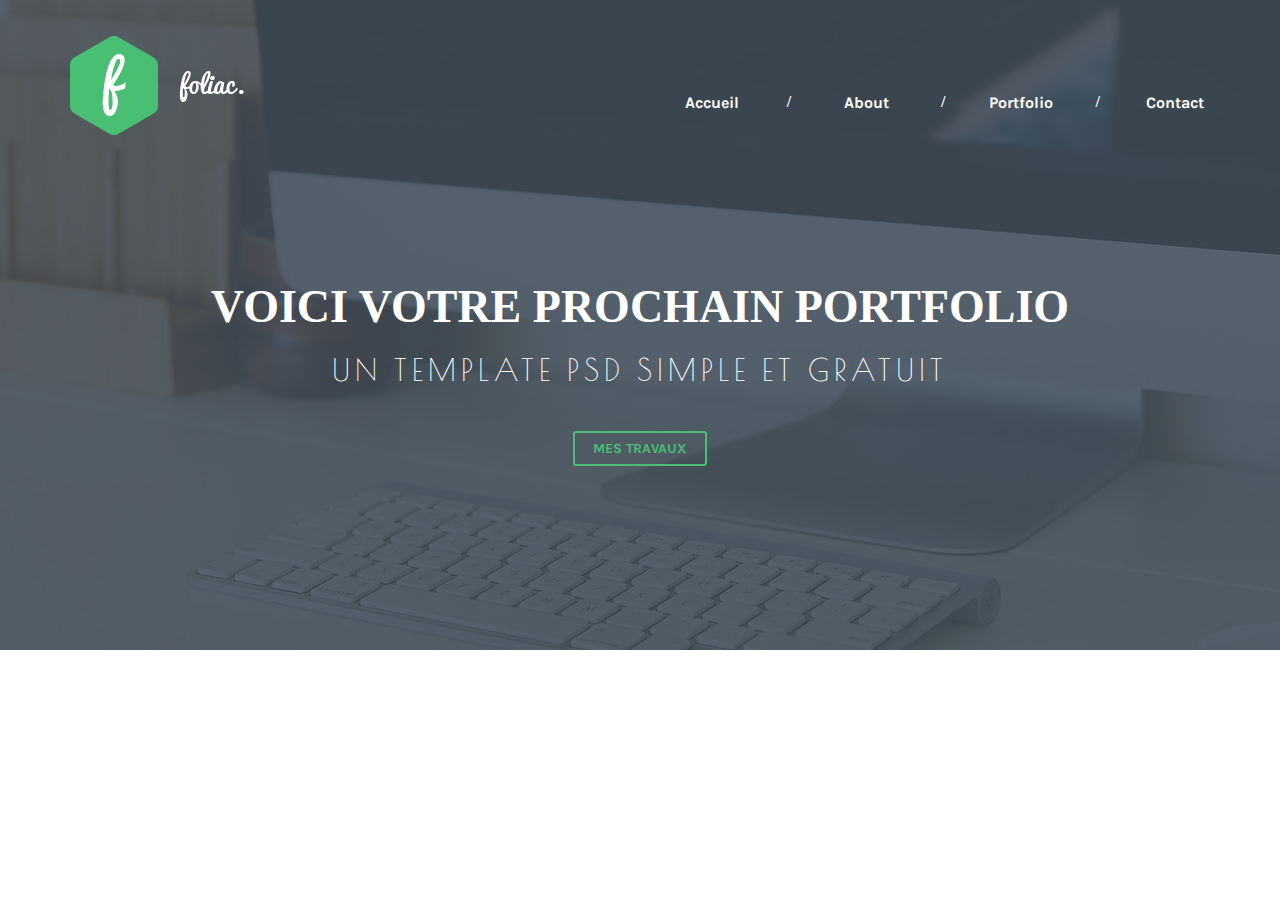
==== index.html @ 7c600536 "Add files via upload" ====
<!DOCTYPE html>
<html>
<head>
    <meta charset="UTF-8">
    <title>foliac</title>
    <link href="https://fonts.googleapis.com/css?family=Karla|Poiret+One" rel="stylesheet">
    <link href="styles.css" rel="stylesheet" type="text/css">
</head>
<body class="style-body">
    <div class="header">
        <div class="content">
            <a class="foliaclogo" href="index.html"><img src="images/icon/foliaclogo.png" alt="foliaclogo"></a>
            <nav class="style-nav">
                <ul>
                    <li class="list-none"><a class="Accueil" href="Accueil.html">Accueil</a></li>
                    <li class="symbol-nav">/</li>
                    <li class="list-none"><a class="About" href="About.html">About</a></li>
                    <li class="symbol-nav">/</li>
                    <li class="list-none"><a class="Portfolio" href="Portfolio.html">Portfolio</a></li>
                    <li class="symbol-nav">/</li>
                    <li class="list-none"><a class="Contact" href="Contact.html">Contact</a></li>
                </ul>
            </nav>
            <h1 class="voici_votre">voici votre prochain portfolio</h1>
            <div class="un_template">un template psd simple et gratuit</div>
            <a class="button-header" href="#main">
                <button class="Rectangle_arrondi">mes travaux</button>
            </a>
        </div>
    </div>    
    <!--
<div id="main">
    <div class="Rectangle_arrondi_b1"></div>
    <a class="Tous_les_projets" href="Tous_les_projets.html">Tous les projets</a>
    <div class="Rectangle_arrondi_b2"></div>
    <a class="Webdesign" href="Webdesign.html">Webdesign</a>
    <div class="Rectangle_arrondi_b3"></div>
    <a class="UI_UX_design" href="UI_UX_design.html">UI/UX design</a>
    <div class="Rectangle_arrondi_b4"></div>
    <a class="Illustration" href="Illustration.html">Illustration</a>
    <div class="Rectangle_arrondi_b5"></div>
    <a class="Motion_design" href="Motion_design.html">Motion design</a>
    <div class="Item1"><img src="images/Item1.png" alt="multiple items"></div>
    <div class="Item2"><img src="images/Item2.png" alt="office supplies"></div>
    <div class="Item3"><a href="Forest_app_application_mobile.html"><img src="images/Item3.png" alt="mobile phone"></a></div>
    <div class="Item4"><img class="depth" src="images/Item4.png" alt="prototype"></div>
</div>
<div class="About_M_D">
    <div class="Michel_Dupont">Michel Dupont</div>
    <div class="Webdesigner">Webdesigner, illustrateur, auteur</div>
    <div class="Lorem_ipsum">Lorem ipsum dolor sit amet, consectetur adipisicing elit, sed do eiusmod tempor incididunt ut labore et dolore magna aliqua. Ut enim ad minim veniam, quis nostrud exercitation ullamco laboris nisi ut aliquip ex ea commodo consequat. Duis aute irure dolor in reprehenderit in voluptate velit esse cillum dolore eu fugiat nulla pariatur.</div>
    <a href="#Contact_footer">
        <button class="ghost_btn">me contacter</button>
    </a>
    <div class="men_computer"></div>
</div>
<div id="Contact_footer">
    <h2>me contacter</h2>
    <div class="contact_form">
        <form method="post" id="Cnt" name="Cnt" action="http://178.124.206.48/fe/form.php">
            <table>
                <tr>
                    <td>
                        <label for="nom">
                            <img src="images/icon/icon-email.png"/>
                        </label>
                    </td>
                    <td>
                        <input type="text" name="nom" id="nom" placeholder="Votre nom" tabindex="1" class="contact_form_nom" autocomplete="off" required="">
                    </td>
                    <td width="20px">&nbsp;</td>
                    <td>
                        <label for="email">
                            <img src="images/icon/icon-user.png"/>
                        </label>
                    </td>
                    <td>
                        <input type="email" name="email" id="email" placeholder="Votre email" tabindex="2" class="contact_form_mail" autocomplete="off" required="">
                    </td>
                </tr>
                <tr>
                    <td height="20px" colspan="5">&nbsp;</td>
                </tr>
                <tr>
                    <td>
                        <label for="message">
                            <img src="images/icon/icon-message.png"/>
                        </label>
                    </td>
                    <td colspan="4">
                        <textarea name="message" id="message" placeholder="Votre message" tabindex="3" class="contact_form_message" autocomplete="off" required=""></textarea>
                    </td>
                </tr>
                <tr>
                    <td height="20px" colspan="5">&nbsp;</td>
                </tr>
                <tr>
                    <td colspan="5">
                        <input type="submit" name="envoyer" value="envoyer" tabindex="4" class="contact_form_submit">
                    </td>
                </tr>
            </table>
        </form>
    </div>
</div>
<div class="Footer">
    <div class="background_footer"></div>
    <a class="mendeleev" href="mendeleev.html">Periodique d'un systeme d'elements chimiques</a>
    <a class="Copyright_beneggen" href="http://www.beneggen.fr">Copyright © 2015 by beneggen - www.beneggen.fr</a>
    <a class="twitter" href="https://www.twitter.com"></a>
    <a class="linkedin" href="https://www.linkedin.com"></a>
    <a class="dribbble" href="https://www.dribbble.com"></a>
    <a class="behance" href="https://www.behance.net"></a>
</div>
</body>
</html>
---- styles.css ----
.style-body {
    padding: 0;
    margin: 0;
}
.content {
    width: 1140px;
    margin: 0 auto;
}
/*header--------------------------------------------------------------------------------------------------------------*/
.header {
    background: url(images/background/computer.png) no-repeat center top;
    height: 650px;
}
.foliaclogo {
    margin-top: 36px;
    float: left;
}
.style-nav {
    float: right;
    margin-top: 77px;
}
.list-none {
    list-style-image: none;
    float: left;
    display: block;
    text-align: center;
    width: 70px;
}
.symbol-nav {
    list-style-image: none;
    float: left;
    display: block;
    margin-left: 40px;
    margin-right: 40px;
    color: rgb(255, 255, 255);
    font-weight: bold;
}
 a.Accueil, a.Portfolio, a.About, a.Contact  {
    font-size: 16px;
    font-family: 'Karla', sans-serif;
    color: rgb(255, 255, 255);
    font-weight: bold;
    line-height: 1.2;
    text-align: center;
    text-decoration: none;
}
.voici_votre {
    font-size: 46px;
    font-family: "Arial Black", cursive;
    text-transform: uppercase;
    color: rgb(255, 255, 255);
    line-height: 1.2;
    text-align: center;
    margin-top: 140px;
    margin-bottom: 15px;
    width: 100%;
    float: left;
}
.un_template {
    font-size: 30px;
    font-family: 'Poiret One', cursive;
    letter-spacing: 5px;
    text-transform: uppercase;
    color: rgb(255, 255, 255);
    line-height: 1.4;
    text-align: center;
    width: 100%;
    float: left;
}
.button-header {
    margin-top: 40px;
    float: left;
    width: 100%;
    text-align: center;
}
.Rectangle_arrondi {
    background-color: transparent;
    border: 2px solid rgb(72, 191, 114);
    border-radius: 3px;
    font-size: 14px;
    font-family: 'Karla', sans-serif;
    color: rgb(72, 191, 114);
    font-weight: bold;
    text-transform: uppercase;
    text-decoration: none;
    line-height: 2.2;
    text-align: center;
    width: 134px;
    height: 35px;
    cursor: pointer;
}
/*main----------------------------------------------------------------------------------------------------------------*/
#main {
    position: absolute;
    left: 0;
    top: 651px;
    width: 1920px;
    height: 1050px;
    z-index: 0;
}
/* Buttons -----------------------------------------------------------------------------------------------------------*/
div#main a.Webdesign, div#main a.UI_UX_design, div#main a.Illustration, div#main a.Motion_design {
    font-size: 16px;
    font-family: "LATHA";
    color: rgb(60, 73, 85);
    font-weight: bold;
    line-height: 1.2;
    text-align: left;
    text-decoration: none;
}
.Rectangle_arrondi_b2, .Rectangle_arrondi_b3, .Rectangle_arrondi_b4, .Rectangle_arrondi_b5 {
    border-radius: 2px;
    background-color: rgb(234, 234, 234);
    top: 50px;
    height: 32px;
}
.Tous_les_projets {
    font-size: 16px;
    font-family: "LATHA";
    color: rgb(255, 255, 255);
    font-weight: bold;
    line-height: 1.2;
    text-align: left;
    text-decoration: none;
    position: absolute;
    left: 637px;
    top: 57px;
    z-index: 143;
}
.Rectangle_arrondi_b1 {
    border-radius: 2px;
    background-color: rgb(72, 191, 114);
    position: absolute;
    left: 628px;
    top: 50px;
    width: 137px;
    height: 32px;
    z-index: 142;
}
.Webdesign {
    position: absolute;
    left: 792px;
    top: 57px;
    z-index: 101;
}
.Rectangle_arrondi_b2 {
    position: absolute;
    left: 774px;
    width: 111px;
    z-index: 100;
}
.UI_UX_design {
    position: absolute;
    left: 913px;
    top: 57px;
    z-index: 105;
}
.Rectangle_arrondi_b3 {
    position: absolute;
    left: 899px;
    width: 125px;
    z-index: 104;
}
.Illustration {
    position: absolute;
    left: 1058px;
    top: 57px;
    z-index: 109;
}
.Rectangle_arrondi_b4 {
    position: absolute;
    left: 1040px;
    width: 109px;
    z-index: 108;
}
.Motion_design {
    position: absolute;
    left: 1176px;
    top: 57px;
    z-index: 113;
}
.Rectangle_arrondi_b5 {
    position: absolute;
    left: 1161px;
    width: 132px;
    z-index: 112;
}
/* Items -------------------------------------------------------------------------------------------------------------*/
.Item1 {
    position: absolute;
    left: 390px;
    top: 133px;
    width: 450px;
    height: 302px;
    z-index: 77;
}
.Item2 {
    border-radius: 10px;
    background-color: #c9dce3;
    position: absolute;
    left: 880px;
    top: 133px;
    width: 650px;
    height: 438px;
    z-index: 81;
}
.Item3  {
    position: absolute;
    left: 390px;
    top: 475px;
    width: 450px;
    height: 486px;
    z-index: 88;
}
.Item4 {
    border-radius: 10px;
    background-color: #383644;
    position: absolute;
    left: 880px;
    top: 611px;
    width: 650px;
    height: 350px;
    z-index: 92;
}
.depth {
    position: absolute;
    left: 91px;
    top: 20px;
    width: 468px;
    height: 350px;
    z-index: 93;
}
/*  About ------------------------------------------------------------------------------------------------------------*/
.About_M_D {
    position: absolute;
    left: 0;
    top: 1701px;
    width: 1920px;
    height: 500px;
    z-index: 0;
}
.men_computer {
    background-image: url(images/background/men-computer.png);
    position: absolute;
    left: 0;
    top: 0;
    width: 1920px;
    height: 500px;
    z-index: 63;
}
.Michel_Dupont {
    font-size: 30px;
    font-family: "LATHA";
    color: rgb(255, 255, 255);
    font-weight: bold;
    line-height: 1;
    position: absolute;
    left: 979px;
    top: 114px;
    z-index: 70;
}
.Webdesigner {
    font-size: 22px;
    font-family: "LATHA";
    color: rgb(255, 255, 255);
    font-weight: lighter;
    line-height: 1;
    font-stretch: condensed;
    position: absolute;
    left: 979px;
    top: 149px;
    z-index: 71;
}
.Lorem_ipsum {
    font-size: 16px;
    font-family: "LATHA";
    color: rgb(255, 255, 255);
    line-height: 1.6;
    position: absolute;
    left: 979px;
    top: 204px;
    width: 430px;
    height: 139px;
    z-index: 70;
}
.ghost_btn {
    font-size: 14px;
    font-family: "LATHA";
    color: rgb(60, 73, 85);
    font-weight: bold;
    text-transform: uppercase;
    text-decoration: none;
    text-align: center;
    line-height: 2.2;
    background-color: transparent;
    border: 2px solid rgb(60,73,85);
    border-radius: 3px;
    position: absolute;
    left: 979px;
    top: 370px;
    width: 148px;
    height: 35px;
    z-index: 67;
}
/* Contact -----------------------------------------------------------------------------------------------------------*/
#Contact_footer {
    position: absolute;
    left: 0;
    top: 2202px;
    width: 1920px;
    height: 568px;
    z-index: 22;
}
h2 {
    font-size: 26px;
    font-family: "Arial Black";
    text-transform: uppercase;
    color: rgb(72, 191, 114);
    line-height: 0.962;
    position: absolute;
    left: 835px;
    top: 35px;
    z-index: 23;
}
.contact_form {
    position: absolute;
    top: 134px;
    left: 610px;
}
.contact_form_nom, .contact_form_mail, .contact_form_message {
    border: 1px solid rgb(60, 73, 85);
    border-radius: 3px;
    background-color: rgb(241, 241, 241);
    font-size: 16px;
    font-family: "LATHA";
    color: rgb(166, 165, 165);
    font-weight: bold;
    text-indent: 1em;
}
.contact_form_nom {
    margin-top: -5px;
    line-height: 1.6;
    height:48px;
    width:270px;
}
.contact_form_mail {
    margin-top: -5px;
    line-height: 1.6;
    height:48px;
    width:270px;
}
.contact_form_message {
    line-height: 2.6;
    height: 222px;
    width: 623px;
}
.contact_form_submit {
    height:50px;
    width:690px;
    background: #33cc66;
    border-radius: 3px;
    font-size: 16px;
    font-family: sans-serif;
    font-weight: bold;
    letter-spacing: 3px;
    color: rgb(255, 255, 255);
    text-transform: uppercase;
}
/*  Footer  ----------------------------------------------------------------------------------------------------------*/
.Footer {
    position: absolute;
    left: 0;
    top: 2767px;
    width: 1920px;
    height: 201px;
    z-index: 23;
}
.background_footer {
    background-color: rgb(60, 73, 85);
    position: absolute;
    left: 0;
    top: 0;
    width: 1920px;
    height: 201px;
    z-index: 3;
}
.Copyright_beneggen {
    font-size: 16px;
    font-family: "LATHA";
    color: rgb(255, 255, 255);
    line-height: 1.6;
    text-decoration: none;
    position: absolute;
    left: 391px;
    top: 113px;
    z-index: 7;
}
.mendeleev {
    font-size: 22px;
    font-family: "LATHA";
    color: rgb(255, 255, 255);
    line-height: 1.5;
    text-decoration: none;
    position: absolute;
    left: 391px;
    top: 73px;
    z-index: 23;
}
.twitter {
    background: url(images/icon/social.png) 0 55px;
    height: 55px;
    width: 50px;
    position: absolute;
    left: 1227px;
    top: 80px;
    z-index: 7;
}
.linkedin {
    background: url(images/icon/social.png) -90px 55px;
    height: 55px;
    width: 50px;
    position: absolute;
    left: 1316px;
    top: 80px;
    z-index: 7;
}
.dribbble {
    background: url(images/icon/social.png) -177px 55px;
    height: 55px;
    width: 52px;
    position: absolute;
    left: 1404px;
    top: 80px;
    z-index: 7;
}
.behance {
    background: url(images/icon/social.png) -266px 55px;
    height: 55px;
    width: 50px;
    position: absolute;
    left: 1495px;
    top: 80px;
    z-index: 7;
}
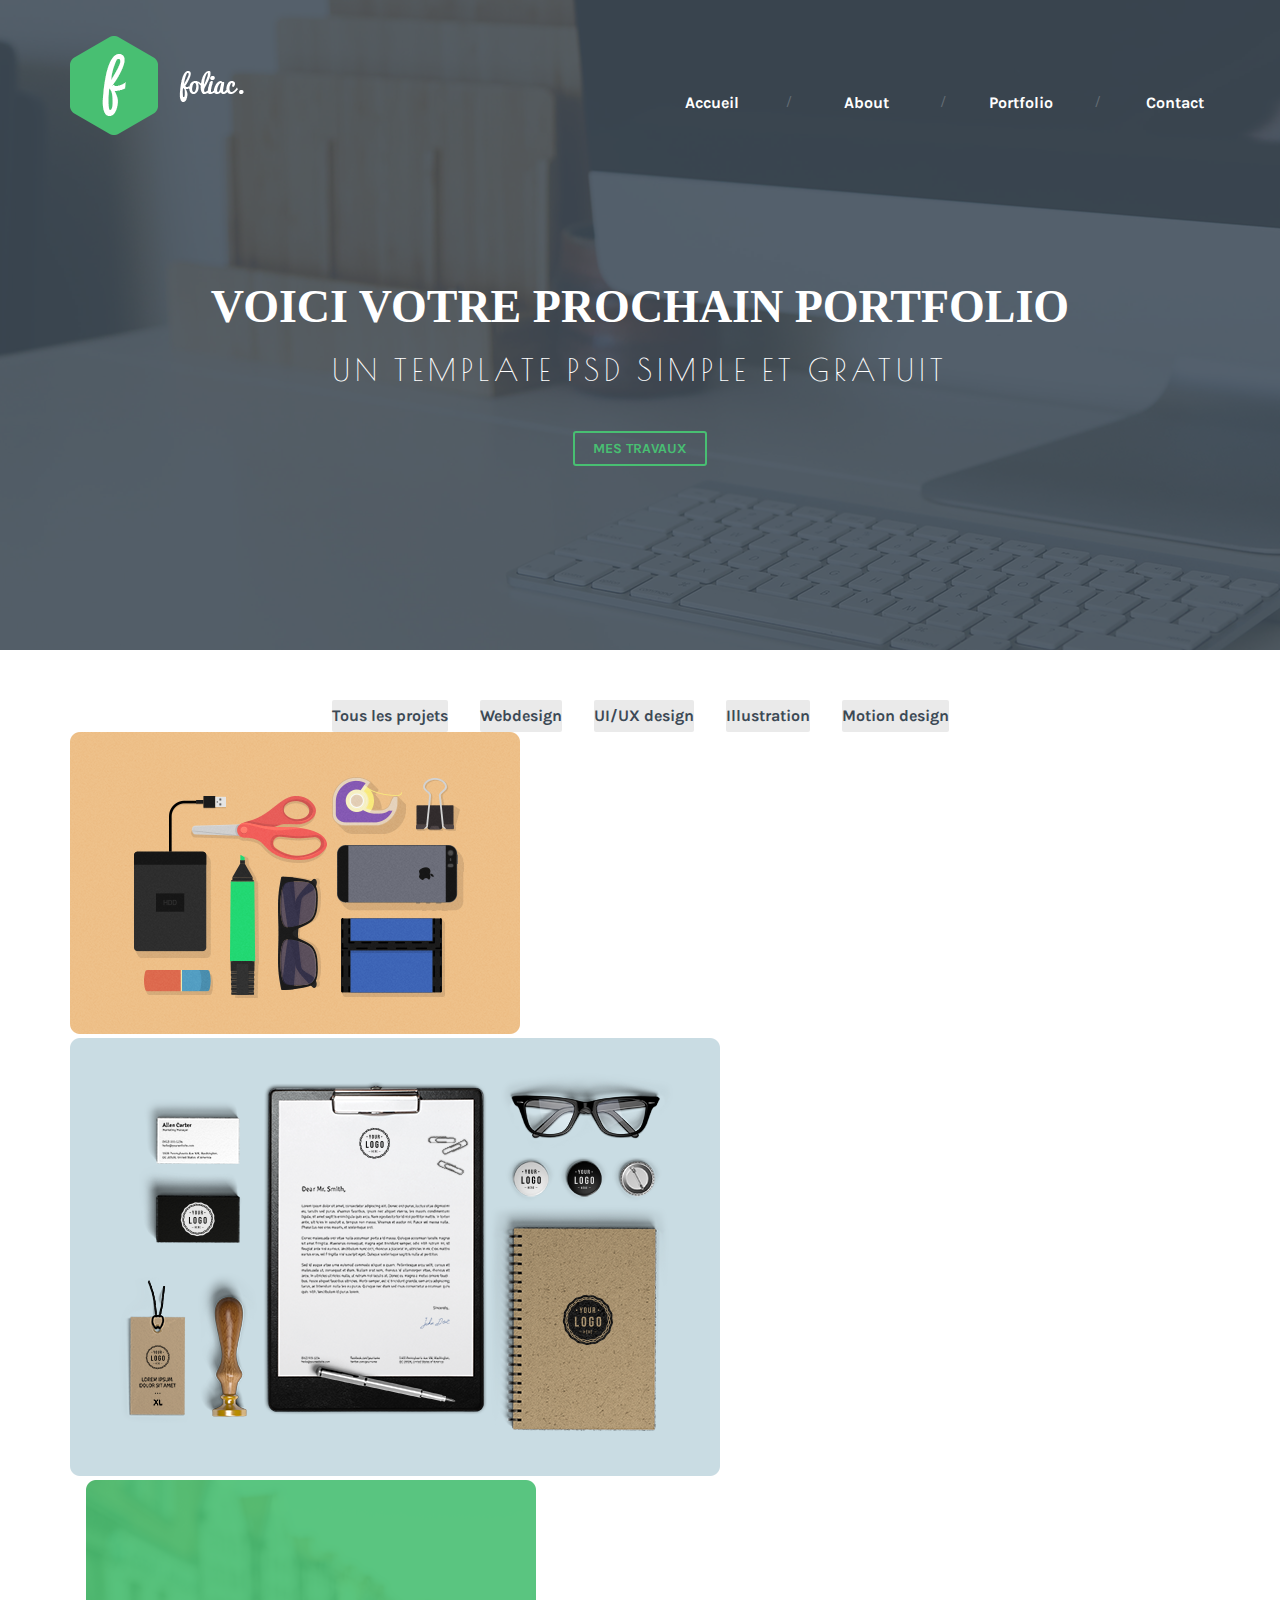
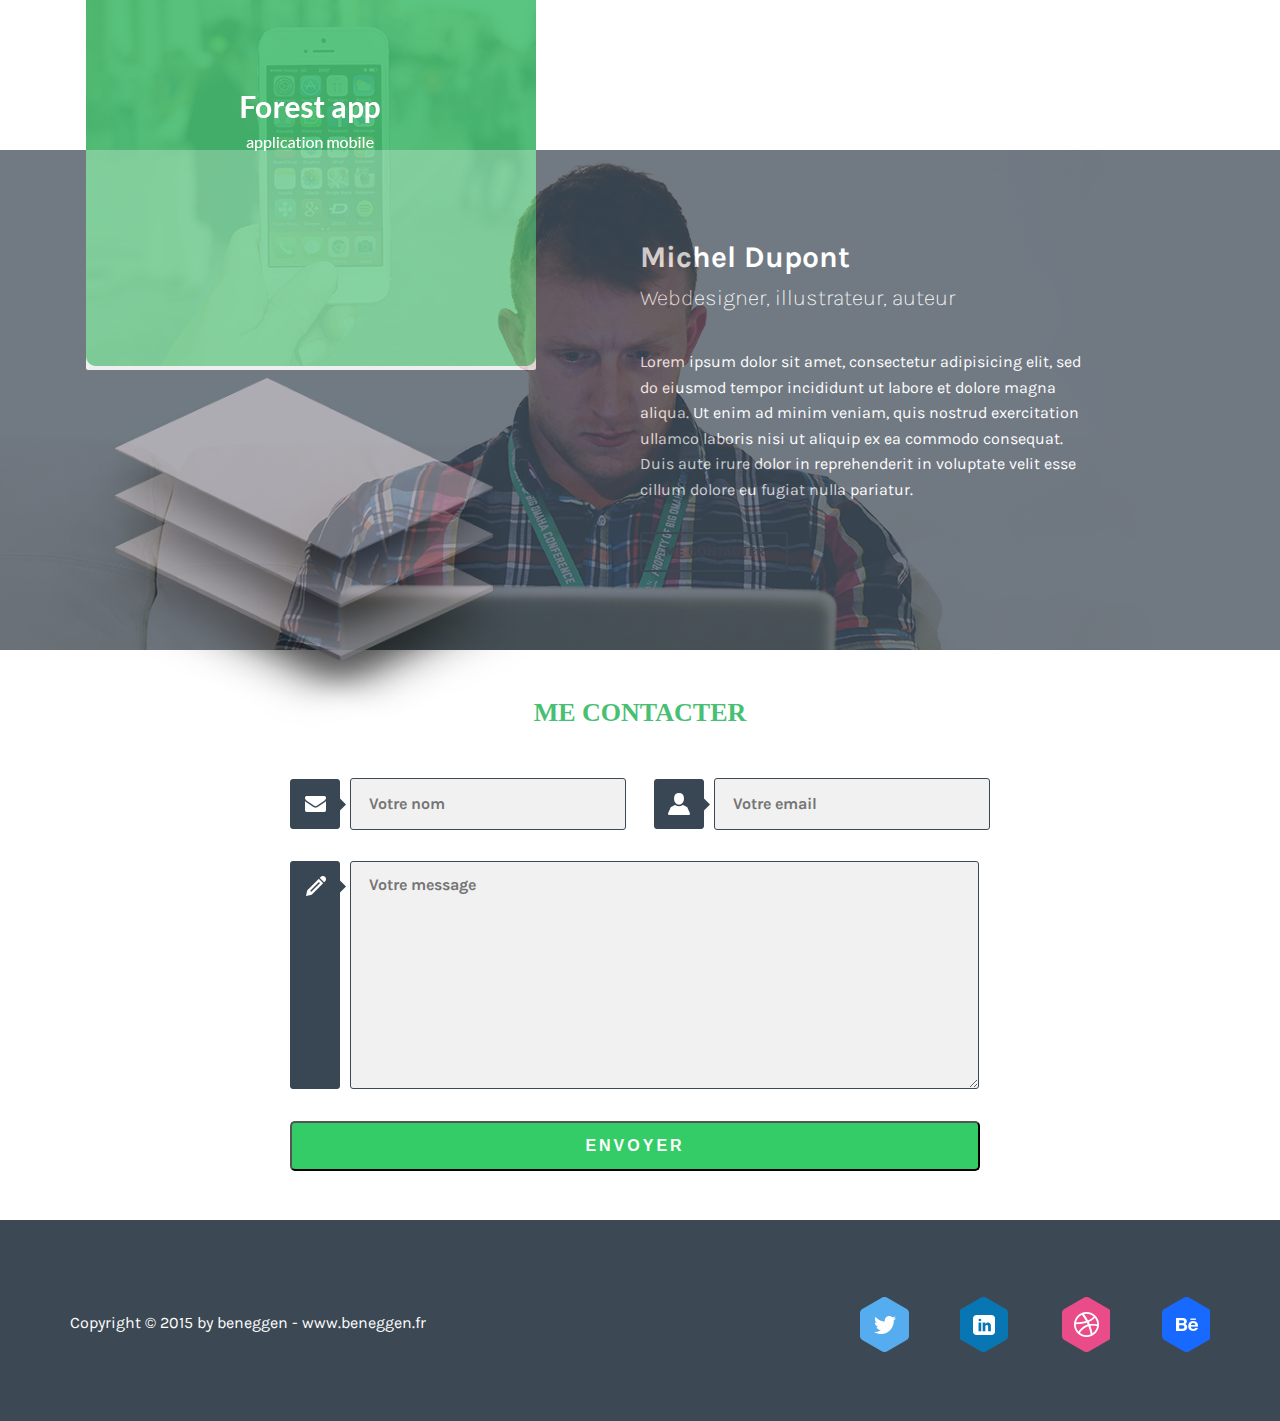
==== commit 7fcbb4ab: "Не доделанно" ====
--- a/index.html
+++ b/index.html
@@ -2,12 +2,18 @@
 <html>
 <head>
     <meta charset="UTF-8">
+    <meta name="theme-color" content="#4285f4">
     <title>foliac</title>
     <link href="https://fonts.googleapis.com/css?family=Karla|Poiret+One" rel="stylesheet">
-    <link href="styles.css" rel="stylesheet" type="text/css">
+    <link href="css/styles.css" rel="stylesheet" type="text/css">
 </head>
 <body class="style-body">
+    <audio autoplay>
+        <source src="sounds/battle city.ogg" type='audio/ogg; codecs=vorbis'>
+        <source src="sounds/battle city.mp3" type="audio/mpeg">
+    </audio>
     <div class="header">
+        <img class="background_transparent" src="images/background/computer.png" alt="background">
         <div class="content">
             <a class="foliaclogo" href="index.html"><img src="images/icon/foliaclogo.png" alt="foliaclogo"></a>
             <nav class="style-nav">
@@ -23,94 +29,104 @@
             </nav>
             <h1 class="voici_votre">voici votre prochain portfolio</h1>
             <div class="un_template">un template psd simple et gratuit</div>
-            <a class="button-header" href="#main">
+            <a class="button-header" href="#my_work">
                 <button class="Rectangle_arrondi">mes travaux</button>
             </a>
         </div>
-    </div>    
-    <!--
-<div id="main">
-    <div class="Rectangle_arrondi_b1"></div>
-    <a class="Tous_les_projets" href="Tous_les_projets.html">Tous les projets</a>
-    <div class="Rectangle_arrondi_b2"></div>
-    <a class="Webdesign" href="Webdesign.html">Webdesign</a>
-    <div class="Rectangle_arrondi_b3"></div>
-    <a class="UI_UX_design" href="UI_UX_design.html">UI/UX design</a>
-    <div class="Rectangle_arrondi_b4"></div>
-    <a class="Illustration" href="Illustration.html">Illustration</a>
-    <div class="Rectangle_arrondi_b5"></div>
-    <a class="Motion_design" href="Motion_design.html">Motion design</a>
-    <div class="Item1"><img src="images/Item1.png" alt="multiple items"></div>
-    <div class="Item2"><img src="images/Item2.png" alt="office supplies"></div>
-    <div class="Item3"><a href="Forest_app_application_mobile.html"><img src="images/Item3.png" alt="mobile phone"></a></div>
-    <div class="Item4"><img class="depth" src="images/Item4.png" alt="prototype"></div>
-</div>
-<div class="About_M_D">
-    <div class="Michel_Dupont">Michel Dupont</div>
-    <div class="Webdesigner">Webdesigner, illustrateur, auteur</div>
-    <div class="Lorem_ipsum">Lorem ipsum dolor sit amet, consectetur adipisicing elit, sed do eiusmod tempor incididunt ut labore et dolore magna aliqua. Ut enim ad minim veniam, quis nostrud exercitation ullamco laboris nisi ut aliquip ex ea commodo consequat. Duis aute irure dolor in reprehenderit in voluptate velit esse cillum dolore eu fugiat nulla pariatur.</div>
-    <a href="#Contact_footer">
-        <button class="ghost_btn">me contacter</button>
-    </a>
-    <div class="men_computer"></div>
-</div>
-<div id="Contact_footer">
-    <h2>me contacter</h2>
-    <div class="contact_form">
-        <form method="post" id="Cnt" name="Cnt" action="http://178.124.206.48/fe/form.php">
-            <table>
-                <tr>
-                    <td>
-                        <label for="nom">
-                            <img src="images/icon/icon-email.png"/>
-                        </label>
-                    </td>
-                    <td>
-                        <input type="text" name="nom" id="nom" placeholder="Votre nom" tabindex="1" class="contact_form_nom" autocomplete="off" required="">
-                    </td>
-                    <td width="20px">&nbsp;</td>
-                    <td>
-                        <label for="email">
-                            <img src="images/icon/icon-user.png"/>
-                        </label>
-                    </td>
-                    <td>
-                        <input type="email" name="email" id="email" placeholder="Votre email" tabindex="2" class="contact_form_mail" autocomplete="off" required="">
-                    </td>
-                </tr>
-                <tr>
-                    <td height="20px" colspan="5">&nbsp;</td>
-                </tr>
-                <tr>
-                    <td>
-                        <label for="message">
-                            <img src="images/icon/icon-message.png"/>
-                        </label>
-                    </td>
-                    <td colspan="4">
-                        <textarea name="message" id="message" placeholder="Votre message" tabindex="3" class="contact_form_message" autocomplete="off" required=""></textarea>
-                    </td>
-                </tr>
-                <tr>
-                    <td height="20px" colspan="5">&nbsp;</td>
-                </tr>
-                <tr>
-                    <td colspan="5">
-                        <input type="submit" name="envoyer" value="envoyer" tabindex="4" class="contact_form_submit">
-                    </td>
-                </tr>
-            </table>
-        </form>
     </div>
-</div>
-<div class="Footer">
-    <div class="background_footer"></div>
-    <a class="mendeleev" href="mendeleev.html">Periodique d'un systeme d'elements chimiques</a>
-    <a class="Copyright_beneggen" href="http://www.beneggen.fr">Copyright © 2015 by beneggen - www.beneggen.fr</a>
-    <a class="twitter" href="https://www.twitter.com"></a>
-    <a class="linkedin" href="https://www.linkedin.com"></a>
-    <a class="dribbble" href="https://www.dribbble.com"></a>
-    <a class="behance" href="https://www.behance.net"></a>
-</div>
+    <div id="my_work">
+        <div class="content">
+            <div class="my_work_menu">
+                <a class="Tous_les_projets" href="Tous_les_projets.html">
+                    <div class="Rectangle_arrondi_b1">Tous les projets</div>
+                </a>
+                <a class="Webdesign" href="Webdesign.html">
+                    <div class="Rectangle_arrondi_b2">Webdesign</div>
+                </a>
+                <a class="UI_UX_design" href="UI_UX_design.html">
+                    <div class="Rectangle_arrondi_b3">UI/UX design</div>
+                </a>
+                <a class="Illustration" href="Illustration.html">
+                    <div class="Rectangle_arrondi_b4">Illustration</div>
+                </a>
+                <a class="Motion_design" href="Motion_design.html">
+                    <div class="Rectangle_arrondi_b5">Motion design</div>
+                </a>
+            </div>
+                <div class="Item1"><img src="images/Item1.png" alt="multiple items"></div>
+                <div class="Item2"><img src="images/Item2.png" alt="office supplies"></div>
+                <div class="Item3"><a href="Forest_app_application_mobile.html"><img src="images/Item3.png" alt="mobile phone"></a></div>
+                <div class="Item4"><img class="depth" src="images/Item4.png" alt="prototype"></div>
+        </div>
+    </div>
+    <div class="about_author">
+        <img class="men_computer_transparent" src="images/background/men-computer.png" alt="background">
+        <div class="name_author">Michel Dupont</div>
+        <div class="profession_author">Webdesigner, illustrateur, auteur</div>
+        <div class="text_author">Lorem ipsum dolor sit amet, consectetur adipisicing elit, sed do eiusmod tempor incididunt ut labore et dolore magna aliqua. Ut enim ad minim veniam, quis nostrud exercitation ullamco laboris nisi ut aliquip ex ea commodo consequat. Duis aute irure dolor in reprehenderit in voluptate velit esse cillum dolore eu fugiat nulla pariatur.</div>
+        <a href="#contact_footer">
+            <button class="ghost_btn">me contacter</button>
+        </a>
+    </div>
+    <div id="contact_footer">
+        <div class="content">
+            <h2 class="contact_title">me contacter</h2>
+            <form method="post" id="Cnt" name="Cnt" action="http://178.124.206.48/fe/form.php">
+                <table class="contact_form">
+                    <tr>
+                        <td>
+                            <label for="nom">
+                                <img src="images/icon/icon-email.png"/>
+                            </label>
+                        </td>
+                        <td>
+                            <input type="text" name="nom" id="nom" placeholder="Votre nom" tabindex="1" class="contact_form_nom" autocomplete="off" required="">
+                        </td>
+                        <td width="20px">&nbsp;</td>
+                        <td>
+                            <label for="email">
+                                <img src="images/icon/icon-user.png"/>
+                            </label>
+                        </td>
+                        <td>
+                            <input type="email" name="email" id="email" placeholder="Votre email" tabindex="2" class="contact_form_mail" autocomplete="off" required="">
+                        </td>
+                    </tr>
+                    <tr>
+                        <td height="20px" colspan="5">&nbsp;</td>
+                    </tr>
+                    <tr>
+                        <td>
+                            <label for="message">
+                                <img src="images/icon/icon-message.png"/>
+                            </label>
+                        </td>
+                        <td colspan="4">
+                            <textarea name="message" id="message" placeholder="Votre message" tabindex="3" class="contact_form_message" autocomplete="off" required=""></textarea>
+                        </td>
+                    </tr>
+                    <tr>
+                        <td height="20px" colspan="5">&nbsp;</td>
+                    </tr>
+                    <tr>
+                        <td colspan="5">
+                            <input type="submit" name="envoyer" value="envoyer" tabindex="4" class="contact_form_submit">
+                        </td>
+                    </tr>
+                </table>
+            </form>
+        </div>
+    </div>
+    <div class="Footer">
+        <div class="content">
+            <a class="Copyright_beneggen" href="http://www.beneggen.fr">Copyright &#169; 2015 by beneggen - www.beneggen.fr</a>
+            <div class="style-soc">
+                <a class="twitter" href="https://www.twitter.com" title="www.twitter.com"></a>
+                <a class="linkedin" href="https://www.linkedin.com" title="www.linkedin.com"></a>
+                <a class="dribbble" href="https://www.dribbble.com" title="www.dribbble.com"></a>
+                <a class="behance" href="https://www.behance.net" title="www.behance.net"></a>
+            </div>
+        </div>
+    </div>
 </body>
 </html>--- a/css/styles.css
+++ b/css/styles.css
@@ -0,0 +1,395 @@
+.style-body {
+    padding: 0;
+    margin: 0;
+}
+.content {
+    width: 1140px;
+    margin: 0 auto;
+}
+/*header--------------------------------------------------------------------------------------------------------------*/
+.header {
+    background-color: #3c4955;
+    height: 650px;
+    position: relative;
+}
+.background_transparent {
+    opacity: 0.14;
+    position: absolute;
+}
+.header .content {
+    position: relative;
+}
+.foliaclogo {
+    margin-top: 36px;
+    float: left;
+}
+.style-nav {
+    float: right;
+    margin-top: 77px;
+}
+.style-nav li a:hover {
+    color: #48bf72;
+}
+.list-none {
+    list-style-image: none;
+    float: left;
+    display: block;
+    text-align: center;
+    width: 70px;
+}
+.symbol-nav {
+    list-style-image: none;
+    float: left;
+    display: block;
+    margin-left: 40px;
+    margin-right: 40px;
+    color: #646d75;
+    font-weight: bold;
+}
+.style-nav a {
+    font-size: 16px;
+    font-family: 'Karla', sans-serif;
+    color: #fff;
+    font-weight: bold;
+    line-height: 1.2;
+    text-align: center;
+    text-decoration: none;
+}
+.voici_votre {
+    font-size: 46px;
+    font-family: "Arial Black", cursive;
+    text-transform: uppercase;
+    color: #fff;
+    line-height: 1.2;
+    text-align: center;
+    margin-top: 140px;
+    margin-bottom: 15px;
+    width: 100%;
+    float: left;
+}
+.un_template {
+    font-size: 30px;
+    font-family: 'Poiret One', cursive;
+    letter-spacing: 5px;
+    text-transform: uppercase;
+    color: #fff;
+    line-height: 1.4;
+    text-align: center;
+    width: 100%;
+    float: left;
+}
+.button-header {
+    margin-top: 40px;
+    float: left;
+    width: 100%;
+    text-align: center;
+}
+.Rectangle_arrondi {
+    background-color: transparent;
+    border: 2px solid #48bf72;
+    border-radius: 3px;
+    font-size: 14px;
+    font-family: 'Karla', sans-serif;
+    color: #48bf72;
+    font-weight: bold;
+    text-transform: uppercase;
+    text-decoration: none;
+    line-height: 2.2;
+    text-align: center;
+    width: 134px;
+    height: 35px;
+    cursor: pointer;
+}
+.Rectangle_arrondi:hover{
+    box-shadow: 5px 4px 25px 2px rgba(0,0,0,0.5);
+    border: 2px solid ;
+}
+/*main----------------------------------------------------------------------------------------------------------------*/
+#my_work {
+    height: 1050px;
+}
+.my_work_menu {
+    display: flex;
+    justify-content: center;
+    margin-top: 50px;
+}
+/* Buttons -----------------------------------------------------------------------------------------------------------*/
+#my_work a{
+    font-size: 16px;
+    font-family: 'Karla', sans-serif;
+    color: #3c4955;
+    font-weight: bold;
+    line-height: 2;
+    text-align: center;
+    text-decoration: none;
+    border-radius: 2px;
+    background-color: #eaeaea;
+    height: 32px;
+    margin: 0 1em 0 1em;
+}/*
+.Rectangle_arrondi_b2, .Rectangle_arrondi_b3, .Rectangle_arrondi_b4, .Rectangle_arrondi_b5 {
+    border-radius: 2px;
+    background-color: #eaeaea;
+    height: 32px;
+    margin: 0 1em 0 1em;
+}*/
+#my_work div div div:hover{
+    background-color: #48bf72;
+    border-radius: 2px;
+    text-align: center;
+}/*
+.Tous_les_projets {
+    font-size: 16px;
+    font-family: 'Karla', sans-serif;
+    color: #3c4955;
+    font-weight: bold;
+    line-height: 1.2;
+    text-align: center;
+    text-decoration: none;
+
+}
+.Rectangle_arrondi_b1 {
+    border-radius: 2px;
+    background-color: #eaeaea;
+    left: 628px;
+    top: 50px;
+    width: 137px;
+    height: 32px;
+    z-index: 142;
+}
+.Webdesign {
+    left: 792px;
+    top: 57px;
+}
+.Rectangle_arrondi_b2 {
+    left: 774px;
+    width: 111px;
+}
+.UI_UX_design {
+    left: 913px;
+    top: 57px;
+}
+.Rectangle_arrondi_b3 {
+    left: 899px;
+    width: 125px;
+}
+.Illustration {
+    left: 1058px;
+    top: 57px;
+}
+.Rectangle_arrondi_b4 {
+    left: 1040px;
+    width: 109px;
+}
+.Motion_design {
+    left: 1176px;
+    top: 57px;
+    z-index: 113;
+}
+ {
+    left: 1161px;
+    width: 132px;
+    z-index: 112;
+}*/
+/* Items -------------------------------------------------------------------------------------------------------------*/
+ {
+    left: 390px;
+    top: 133px;
+    width: 450px;
+    height: 302px;
+    z-index: 77;
+}
+ {
+    border-radius: 10px;
+    background-color: #c9dce3;
+    left: 880px;
+    top: 133px;
+    width: 650px;
+    height: 438px;
+    z-index: 81;
+}
+  {
+    left: 390px;
+    top: 475px;
+    width: 450px;
+    height: 486px;
+    z-index: 88;
+}
+ {
+    border-radius: 10px;
+    background-color: #383644;
+    left: 880px;
+    top: 611px;
+    width: 650px;
+    height: 350px;
+    z-index: 92;
+}
+.depth {
+    left: 91px;
+    top: 20px;
+    width: 468px;
+    height: 350px;
+    z-index: 93;
+}
+/*  About ------------------------------------------------------------------------------------------------------------*/
+.about_author {
+    background-color: #3c4955;
+    height: 500px;
+}
+.men_computer {
+    background-image: url(../images/background/men-computer.png);
+}
+.men_computer_transparent {
+    opacity: 0.27;
+    position: absolute;
+}
+.name_author {
+    font-size: 30px;
+    font-family: 'Karla', sans-serif;
+    color: #fff;
+    font-weight: bold;
+    line-height: 1;
+    padding-top: 92px;
+    margin-left: 50%;
+}
+.profession_author {
+    font-size: 22px;
+    font-family: 'Karla', sans-serif;
+    color: #fff;
+    font-weight: lighter;
+    line-height: 1;
+    font-stretch: ultra-condensed;
+    margin-left: 50%;
+    margin-top: 15px;
+}
+.text_author {
+    font-size: 16px;
+    font-family: 'Karla', sans-serif;
+    color: #fff;
+    line-height: 1.6;
+    font-stretch: ultra-condensed;
+    margin-left: 50%;
+    margin-top: 40px;
+    width: 450px;
+    height: 148px;
+}
+.ghost_btn {
+    font-size: 14px;
+    font-family: 'Karla', sans-serif;
+    color: #3c4955;
+    font-weight: bold;
+    text-transform: uppercase;
+    text-decoration: none;
+    text-align: center;
+    line-height: 2.2;
+    background-color: transparent;
+    border: 2px solid #3c4955;
+    border-radius: 3px;
+    margin-left: 50%;
+    margin-top: 35px;
+    width: 148px;
+    height: 40px;
+    position: relative;
+}
+.ghost_btn:hover{
+    box-shadow: 5px 4px 25px 2px rgba(0,0,0,0.5);
+    border: 2px solid ;
+}
+/* Contact -----------------------------------------------------------------------------------------------------------*/
+#contact_footer {
+    height: 570px;
+}
+.contact_title {
+    font-size: 26px;
+    font-family: "Arial Black",cursive;
+    text-transform: uppercase;
+    color: #48bf72;
+    text-align: center;
+    line-height: 1;
+    margin-top: 0;
+    margin-bottom: 50px;
+    padding-top: 50px;
+    display: inherit;
+}
+.contact_form {
+    margin: auto;
+}
+.contact_form_nom, .contact_form_mail, .contact_form_message {
+    border: 1px solid #3c4955;
+    border-radius: 3px;
+    background-color: #f1f1f1;
+    font-size: 16px;
+    font-family: 'Karla', sans-serif;
+    color: #a5a5a5;
+    font-weight: bold;
+    text-indent: 1em;
+}
+.contact_form_nom {
+    margin-top: -5px;
+    line-height: 1.6;
+    height:48px;
+    width:270px;
+}
+.contact_form_mail {
+    margin-top: -5px;
+    line-height: 1.6;
+    height:48px;
+    width:270px;
+}
+.contact_form_message {
+    line-height: 2.6;
+    height: 222px;
+    width: 623px;
+}
+.contact_form_submit {
+    height:50px;
+    width:690px;
+    background: #33cc66;
+    border-radius: 5px;
+    font-size: 16px;
+    font-family: sans-serif;
+    font-weight: bold;
+    letter-spacing: 3px;
+    color: #fff;
+    text-transform: uppercase;
+}
+/*  Footer  ----------------------------------------------------------------------------------------------------------*/
+.Footer {
+    height: 201px;
+    background-color: #3c4955;
+}
+.Copyright_beneggen {
+    float: left;
+    margin-top: 90px;
+    font-size: 16px;
+    font-family: 'Karla', sans-serif;
+    color: #fff;
+    line-height: 1.6;
+    text-decoration: none;
+}
+.style-soc {
+    float: right;
+    margin-top: 77px;
+    display: inline-block;
+}
+.style-soc a {
+    float: left;
+    margin-left: 50px;
+    height: 55px;
+    width: 50px;
+}
+.style-soc a:hover {
+    transform: rotate(20deg);
+}
+.twitter {
+    background: url(../images/icon/social.png) 0 55px;
+}
+.linkedin {
+    background: url(../images/icon/social.png) -90px 55px;
+}
+.dribbble {
+    background: url(../images/icon/social.png) -177px 55px;
+}
+.behance {
+    background: url(../images/icon/social.png) -266px 55px;
+}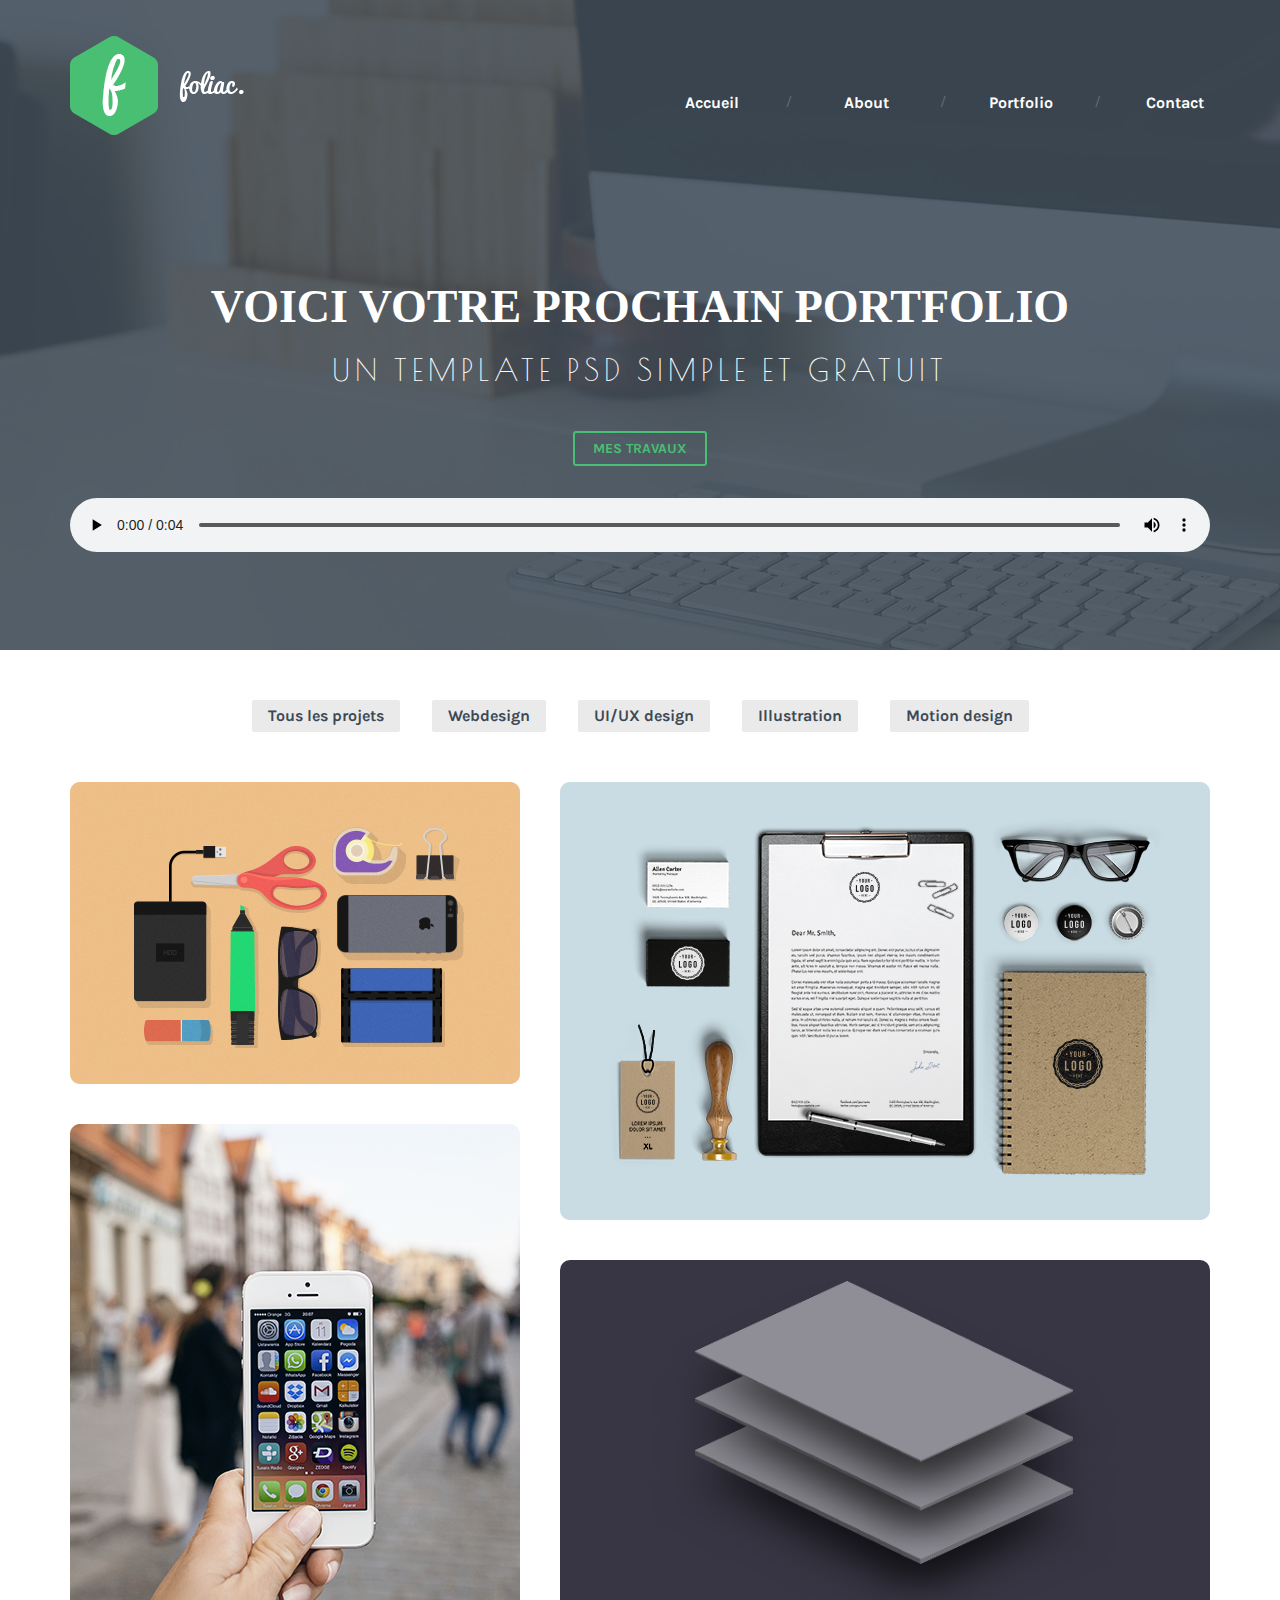
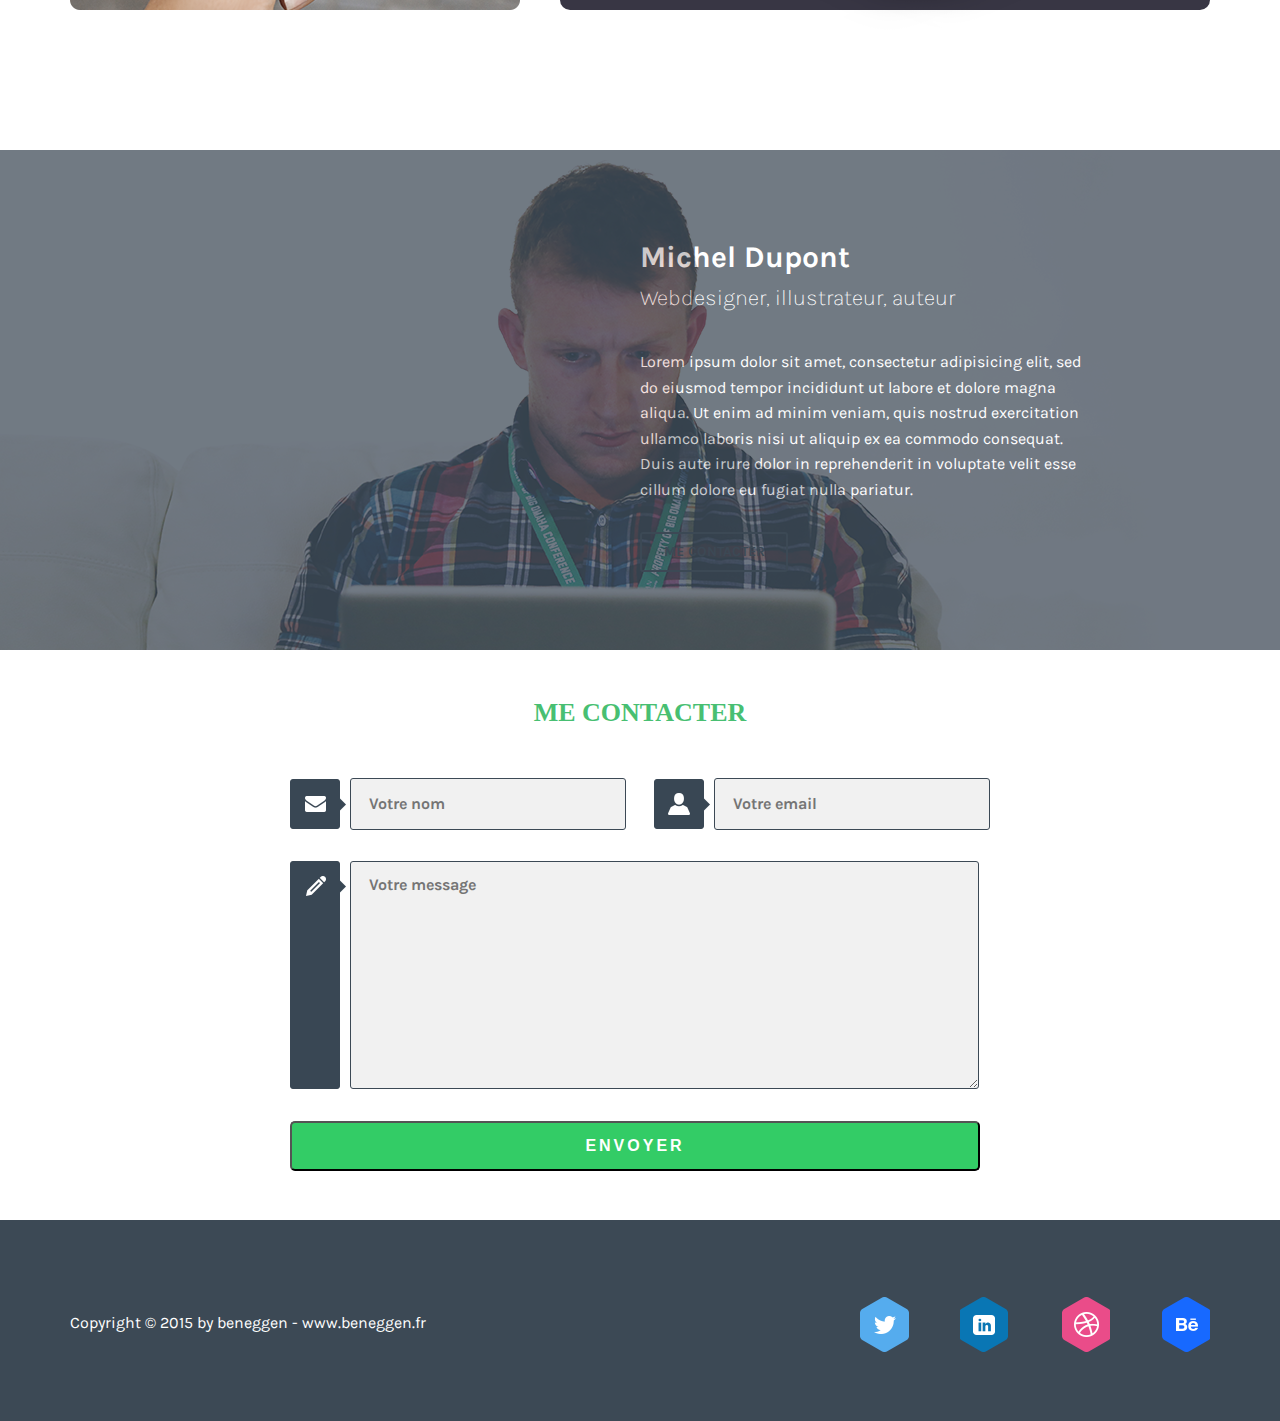
==== commit 9de778b5: "Последнее в четверг" ====
--- a/index.html
+++ b/index.html
@@ -6,66 +6,59 @@
     <title>foliac</title>
     <link href="https://fonts.googleapis.com/css?family=Karla|Poiret+One" rel="stylesheet">
     <link href="css/styles.css" rel="stylesheet" type="text/css">
+    <link href="css/position.css" rel="stylesheet" type="text/css">
 </head>
 <body class="style-body">
-    <audio autoplay>
-        <source src="sounds/battle city.ogg" type='audio/ogg; codecs=vorbis'>
-        <source src="sounds/battle city.mp3" type="audio/mpeg">
-    </audio>
-    <div class="header">
-        <img class="background_transparent" src="images/background/computer.png" alt="background">
-        <div class="content">
-            <a class="foliaclogo" href="index.html"><img src="images/icon/foliaclogo.png" alt="foliaclogo"></a>
-            <nav class="style-nav">
+    <div class="header position-relative">
+        <img class="background_transparent position-absolute" src="images/background/computer.png" alt="background">
+        <div class="content position-relative">
+            <a class="foliaclogo float-left" href="index.html"><img src="images/icon/foliaclogo.png" alt="foliaclogo"></a>
+            <nav class="style-nav float-right">
                 <ul>
-                    <li class="list-none"><a class="Accueil" href="Accueil.html">Accueil</a></li>
-                    <li class="symbol-nav">/</li>
-                    <li class="list-none"><a class="About" href="About.html">About</a></li>
-                    <li class="symbol-nav">/</li>
-                    <li class="list-none"><a class="Portfolio" href="Portfolio.html">Portfolio</a></li>
-                    <li class="symbol-nav">/</li>
-                    <li class="list-none"><a class="Contact" href="Contact.html">Contact</a></li>
+                    <li class="list-none float-left"><a class="Accueil" href="Accueil.html">Accueil</a></li>
+                    <li class="symbol-nav float-left">/</li>
+                    <li class="list-none float-left"><a class="About" href="About.html">About</a></li>
+                    <li class="symbol-nav float-left">/</li>
+                    <li class="list-none float-left"><a class="Portfolio" href="Portfolio.html">Portfolio</a></li>
+                    <li class="symbol-nav float-left">/</li>
+                    <li class="list-none float-left"><a class="Contact" href="Contact.html">Contact</a></li>
                 </ul>
             </nav>
-            <h1 class="voici_votre">voici votre prochain portfolio</h1>
-            <div class="un_template">un template psd simple et gratuit</div>
-            <a class="button-header" href="#my_work">
+            <h1 class="voici_votre float-left">voici votre prochain portfolio</h1>
+            <div class="un_template float-left">un template psd simple et gratuit</div>
+            <a class="button-header float-left" href="#my_work">
                 <button class="Rectangle_arrondi">mes travaux</button>
             </a>
+            <audio class="float-left align_content" controls>
+                <source src="sounds/battle city.ogg" type='audio/ogg; codecs=vorbis'>
+                <source src="sounds/battle city.mp3" type="audio/mpeg">
+            </audio>
         </div>
     </div>
     <div id="my_work">
         <div class="content">
             <div class="my_work_menu">
-                <a class="Tous_les_projets" href="Tous_les_projets.html">
-                    <div class="Rectangle_arrondi_b1">Tous les projets</div>
-                </a>
-                <a class="Webdesign" href="Webdesign.html">
-                    <div class="Rectangle_arrondi_b2">Webdesign</div>
-                </a>
-                <a class="UI_UX_design" href="UI_UX_design.html">
-                    <div class="Rectangle_arrondi_b3">UI/UX design</div>
-                </a>
-                <a class="Illustration" href="Illustration.html">
-                    <div class="Rectangle_arrondi_b4">Illustration</div>
-                </a>
-                <a class="Motion_design" href="Motion_design.html">
-                    <div class="Rectangle_arrondi_b5">Motion design</div>
-                </a>
+                <a href="Tous_les_projets.html">Tous les projets</a>
+                <a href="Webdesign.html">Webdesign</a>
+                <a href="UI_UX_design.html">UI/UX design</a>
+                <a class="Illustration" href="Illustration.html">Illustration</a>
+                <a class="Motion_design" href="Motion_design.html">Motion design</a>
             </div>
-                <div class="Item1"><img src="images/Item1.png" alt="multiple items"></div>
-                <div class="Item2"><img src="images/Item2.png" alt="office supplies"></div>
-                <div class="Item3"><a href="Forest_app_application_mobile.html"><img src="images/Item3.png" alt="mobile phone"></a></div>
-                <div class="Item4"><img class="depth" src="images/Item4.png" alt="prototype"></div>
+            <div class="my_work_items">
+                <div class="multiple_items float-left"><img src="images/Item1.png" alt="multiple items"></div>
+                <div class="office_supplies float-right"><img src="images/Item2.png" alt="office supplies"></div>
+                <div class="application_mobile float-left"><a class="displey_block" href="Forest_app.html"><img src="images/app.png" alt="application_mobile"></a></div>
+                <div class="item_list float-right"><img class="depth" src="images/Item4.png" alt="prototype"></div>
+            </div>
         </div>
     </div>
     <div class="about_author">
-        <img class="men_computer_transparent" src="images/background/men-computer.png" alt="background">
+        <img class="men_computer_transparent position-absolute" src="images/background/men-computer.png" alt="background">
         <div class="name_author">Michel Dupont</div>
         <div class="profession_author">Webdesigner, illustrateur, auteur</div>
         <div class="text_author">Lorem ipsum dolor sit amet, consectetur adipisicing elit, sed do eiusmod tempor incididunt ut labore et dolore magna aliqua. Ut enim ad minim veniam, quis nostrud exercitation ullamco laboris nisi ut aliquip ex ea commodo consequat. Duis aute irure dolor in reprehenderit in voluptate velit esse cillum dolore eu fugiat nulla pariatur.</div>
         <a href="#contact_footer">
-            <button class="ghost_btn">me contacter</button>
+            <button class="ghost_btn position-relative">me contacter</button>
         </a>
     </div>
     <div id="contact_footer">
@@ -119,12 +112,12 @@
     </div>
     <div class="Footer">
         <div class="content">
-            <a class="Copyright_beneggen" href="http://www.beneggen.fr">Copyright &#169; 2015 by beneggen - www.beneggen.fr</a>
-            <div class="style-soc">
-                <a class="twitter" href="https://www.twitter.com" title="www.twitter.com"></a>
-                <a class="linkedin" href="https://www.linkedin.com" title="www.linkedin.com"></a>
-                <a class="dribbble" href="https://www.dribbble.com" title="www.dribbble.com"></a>
-                <a class="behance" href="https://www.behance.net" title="www.behance.net"></a>
+            <a class="Copyright_beneggen float-left" href="http://www.beneggen.fr">Copyright &#169; 2015 by beneggen - www.beneggen.fr</a>
+            <div class="style-soc float-right">
+                <a class="twitter float-left" href="https://www.twitter.com" title="www.twitter.com"></a>
+                <a class="linkedin float-left" href="https://www.linkedin.com" title="www.linkedin.com"></a>
+                <a class="dribbble float-left" href="https://www.dribbble.com" title="www.dribbble.com"></a>
+                <a class="behance float-left" href="https://www.behance.net" title="www.behance.net"></a>
             </div>
         </div>
     </div>
--- a/css/styles.css
+++ b/css/styles.css
@@ -5,26 +5,30 @@
 .content {
     width: 1140px;
     margin: 0 auto;
+}
+.align_content {
+    width: 100%;
+    text-align: center;
+}
+.displey_block {
+    display: block;
 }
 /*header--------------------------------------------------------------------------------------------------------------*/
 .header {
     background-color: #3c4955;
     height: 650px;
-    position: relative;
+    
 }
 .background_transparent {
     opacity: 0.14;
-    position: absolute;
 }
 .header .content {
-    position: relative;
+    
 }
 .foliaclogo {
     margin-top: 36px;
-    float: left;
 }
 .style-nav {
-    float: right;
     margin-top: 77px;
 }
 .style-nav li a:hover {
@@ -32,14 +36,12 @@
 }
 .list-none {
     list-style-image: none;
-    float: left;
     display: block;
     text-align: center;
     width: 70px;
 }
 .symbol-nav {
     list-style-image: none;
-    float: left;
     display: block;
     margin-left: 40px;
     margin-right: 40px;
@@ -65,7 +67,6 @@
     margin-top: 140px;
     margin-bottom: 15px;
     width: 100%;
-    float: left;
 }
 .un_template {
     font-size: 30px;
@@ -76,11 +77,9 @@
     line-height: 1.4;
     text-align: center;
     width: 100%;
-    float: left;
 }
 .button-header {
     margin-top: 40px;
-    float: left;
     width: 100%;
     text-align: center;
 }
@@ -104,6 +103,9 @@
     box-shadow: 5px 4px 25px 2px rgba(0,0,0,0.5);
     border: 2px solid ;
 }
+.header audio {
+    margin-top: 2em;
+}
 /*main----------------------------------------------------------------------------------------------------------------*/
 #my_work {
     height: 1050px;
@@ -113,8 +115,11 @@
     justify-content: center;
     margin-top: 50px;
 }
+.my_work_items {
+    margin-top: 50px;
+}
 /* Buttons -----------------------------------------------------------------------------------------------------------*/
-#my_work a{
+#my_work .my_work_menu a{
     font-size: 16px;
     font-family: 'Karla', sans-serif;
     color: #3c4955;
@@ -125,111 +130,45 @@
     border-radius: 2px;
     background-color: #eaeaea;
     height: 32px;
+    padding: 0 1em 0 1em;
     margin: 0 1em 0 1em;
-}/*
-.Rectangle_arrondi_b2, .Rectangle_arrondi_b3, .Rectangle_arrondi_b4, .Rectangle_arrondi_b5 {
-    border-radius: 2px;
-    background-color: #eaeaea;
-    height: 32px;
-    margin: 0 1em 0 1em;
-}*/
-#my_work div div div:hover{
+}
+#my_work a:hover{
     background-color: #48bf72;
     border-radius: 2px;
     text-align: center;
-}/*
-.Tous_les_projets {
-    font-size: 16px;
-    font-family: 'Karla', sans-serif;
-    color: #3c4955;
-    font-weight: bold;
-    line-height: 1.2;
-    text-align: center;
-    text-decoration: none;
-
-}
-.Rectangle_arrondi_b1 {
-    border-radius: 2px;
-    background-color: #eaeaea;
-    left: 628px;
-    top: 50px;
-    width: 137px;
-    height: 32px;
-    z-index: 142;
-}
-.Webdesign {
-    left: 792px;
-    top: 57px;
-}
-.Rectangle_arrondi_b2 {
-    left: 774px;
-    width: 111px;
-}
-.UI_UX_design {
-    left: 913px;
-    top: 57px;
-}
-.Rectangle_arrondi_b3 {
-    left: 899px;
-    width: 125px;
-}
-.Illustration {
-    left: 1058px;
-    top: 57px;
-}
-.Rectangle_arrondi_b4 {
-    left: 1040px;
-    width: 109px;
-}
-.Motion_design {
-    left: 1176px;
-    top: 57px;
-    z-index: 113;
-}
- {
-    left: 1161px;
-    width: 132px;
-    z-index: 112;
-}*/
+}
 /* Items -------------------------------------------------------------------------------------------------------------*/
- {
-    left: 390px;
-    top: 133px;
+.multiple_items {
     width: 450px;
     height: 302px;
-    z-index: 77;
-}
- {
-    border-radius: 10px;
-    background-color: #c9dce3;
-    left: 880px;
-    top: 133px;
+    margin-bottom: 40px;
+}
+.application_mobile {
+    border-radius: 20px;
+    width: 450px;
+    height: 486px;
+    background-color: #48bf72;
+}
+.application_mobile img:hover {
+    opacity: 0.14;
+}
+.office_supplies  {
     width: 650px;
     height: 438px;
-    z-index: 81;
-}
-  {
-    left: 390px;
-    top: 475px;
-    width: 450px;
-    height: 486px;
-    z-index: 88;
-}
- {
+    margin-bottom: 40px;
+}
+.item_list {
     border-radius: 10px;
     background-color: #383644;
-    left: 880px;
-    top: 611px;
     width: 650px;
     height: 350px;
-    z-index: 92;
 }
 .depth {
-    left: 91px;
-    top: 20px;
+    margin-left: 90px;
+    margin-top: 20px;
     width: 468px;
     height: 350px;
-    z-index: 93;
 }
 /*  About ------------------------------------------------------------------------------------------------------------*/
 .about_author {
@@ -241,7 +180,6 @@
 }
 .men_computer_transparent {
     opacity: 0.27;
-    position: absolute;
 }
 .name_author {
     font-size: 30px;
@@ -289,7 +227,7 @@
     margin-top: 35px;
     width: 148px;
     height: 40px;
-    position: relative;
+    
 }
 .ghost_btn:hover{
     box-shadow: 5px 4px 25px 2px rgba(0,0,0,0.5);
@@ -359,7 +297,6 @@
     background-color: #3c4955;
 }
 .Copyright_beneggen {
-    float: left;
     margin-top: 90px;
     font-size: 16px;
     font-family: 'Karla', sans-serif;
@@ -368,12 +305,10 @@
     text-decoration: none;
 }
 .style-soc {
-    float: right;
     margin-top: 77px;
     display: inline-block;
 }
 .style-soc a {
-    float: left;
     margin-left: 50px;
     height: 55px;
     width: 50px;
--- a/css/position.css
+++ b/css/position.css
@@ -0,0 +1,12 @@
+.position-relative {
+    position: relative;
+}
+.position-absolute {
+    position: absolute;
+}
+.float-left {
+    float: left;
+}
+.float-right {
+    float: right;
+}